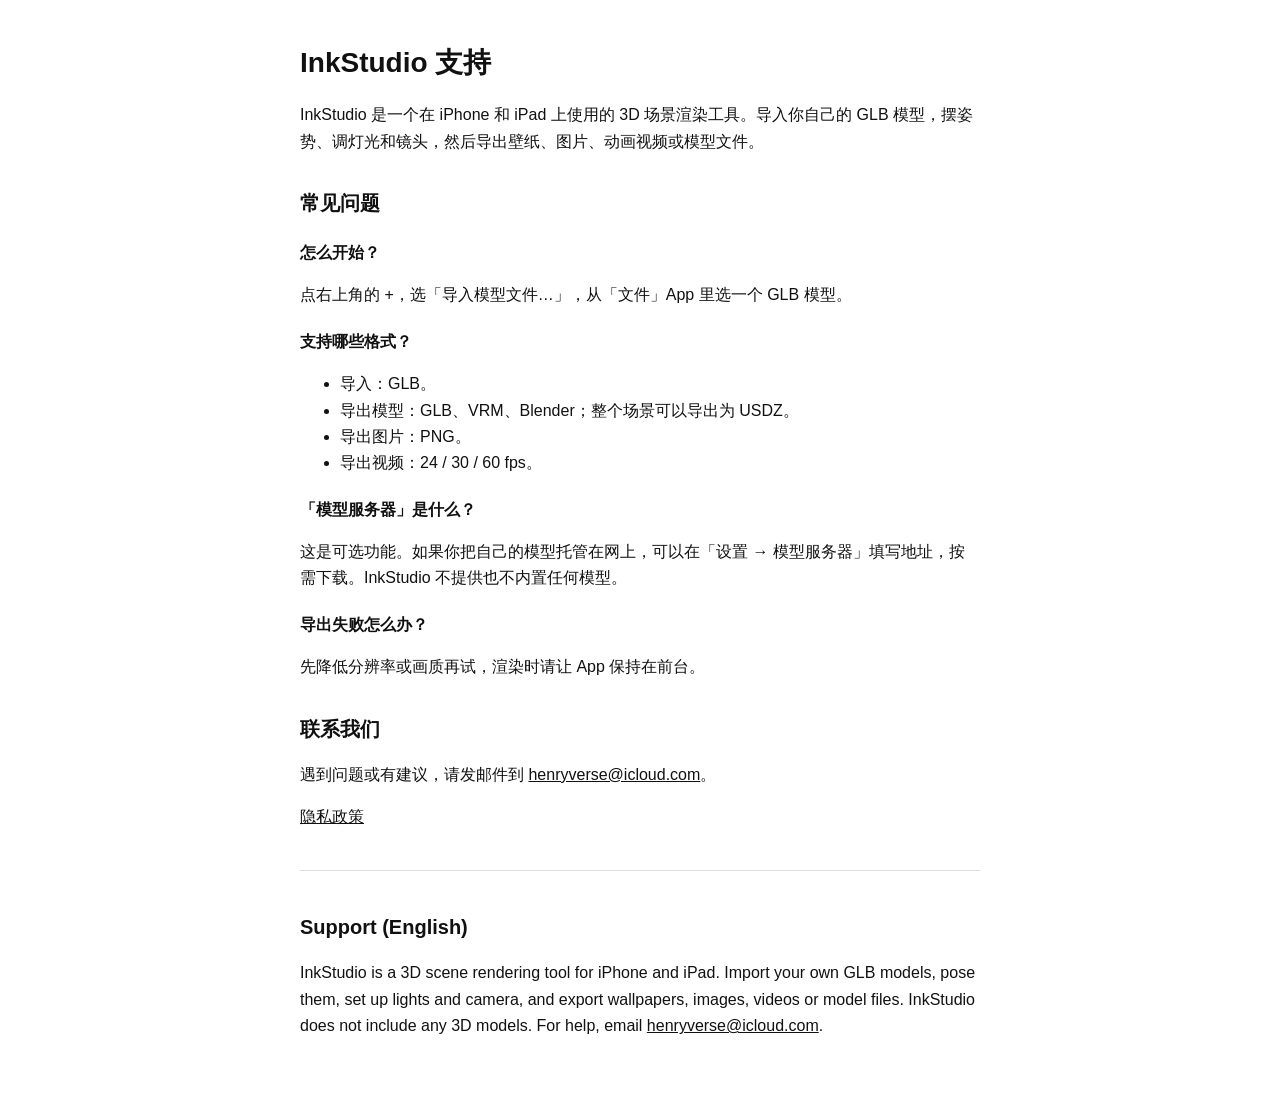
==== index.html @ 42956f20 "Add support and privacy pages" ====
<!doctype html>
<html lang="zh-Hans">
<head>
<meta charset="utf-8">
<meta name="viewport" content="width=device-width, initial-scale=1">
<title>InkStudio 支持</title>
<link rel="stylesheet" href="style.css">
</head>
<body>
<main>
<h1>InkStudio 支持</h1>
<p>InkStudio 是一个在 iPhone 和 iPad 上使用的 3D 场景渲染工具。导入你自己的 GLB 模型，摆姿势、调灯光和镜头，然后导出壁纸、图片、动画视频或模型文件。</p>

<h2>常见问题</h2>
<h3>怎么开始？</h3>
<p>点右上角的 +，选「导入模型文件…」，从「文件」App 里选一个 GLB 模型。</p>
<h3>支持哪些格式？</h3>
<ul>
  <li>导入：GLB。</li>
  <li>导出模型：GLB、VRM、Blender；整个场景可以导出为 USDZ。</li>
  <li>导出图片：PNG。</li>
  <li>导出视频：24 / 30 / 60 fps。</li>
</ul>
<h3>「模型服务器」是什么？</h3>
<p>这是可选功能。如果你把自己的模型托管在网上，可以在「设置 → 模型服务器」填写地址，按需下载。InkStudio 不提供也不内置任何模型。</p>
<h3>导出失败怎么办？</h3>
<p>先降低分辨率或画质再试，渲染时请让 App 保持在前台。</p>

<h2>联系我们</h2>
<p>遇到问题或有建议，请发邮件到 <a href="mailto:henryverse@icloud.com">henryverse@icloud.com</a>。</p>

<p><a href="privacy.html">隐私政策</a></p>

<hr>
<h2 lang="en">Support (English)</h2>
<p lang="en">InkStudio is a 3D scene rendering tool for iPhone and iPad. Import your own GLB models, pose them, set up lights and camera, and export wallpapers, images, videos or model files. InkStudio does not include any 3D models. For help, email <a href="mailto:henryverse@icloud.com">henryverse@icloud.com</a>.</p>
</main>
</body>
</html>
---- style.css ----
:root { color-scheme: light dark; --fg: #111; --bg: #fff; --muted: #666; --line: #ddd; }
@media (prefers-color-scheme: dark) { :root { --fg: #eee; --bg: #000; --muted: #999; --line: #333; } }
body { margin: 0; background: var(--bg); color: var(--fg); font: 16px/1.65 -apple-system, BlinkMacSystemFont, "PingFang SC", sans-serif; }
main { max-width: 680px; margin: 0 auto; padding: 40px 16px 64px; }
h1 { font-size: 28px; margin: 0 0 16px; }
h2 { font-size: 20px; margin: 32px 0 8px; }
h3 { font-size: 16px; margin: 20px 0 4px; }
a { color: inherit; }
.muted { color: var(--muted); }
hr { border: 0; border-top: 1px solid var(--line); margin: 40px 0; }
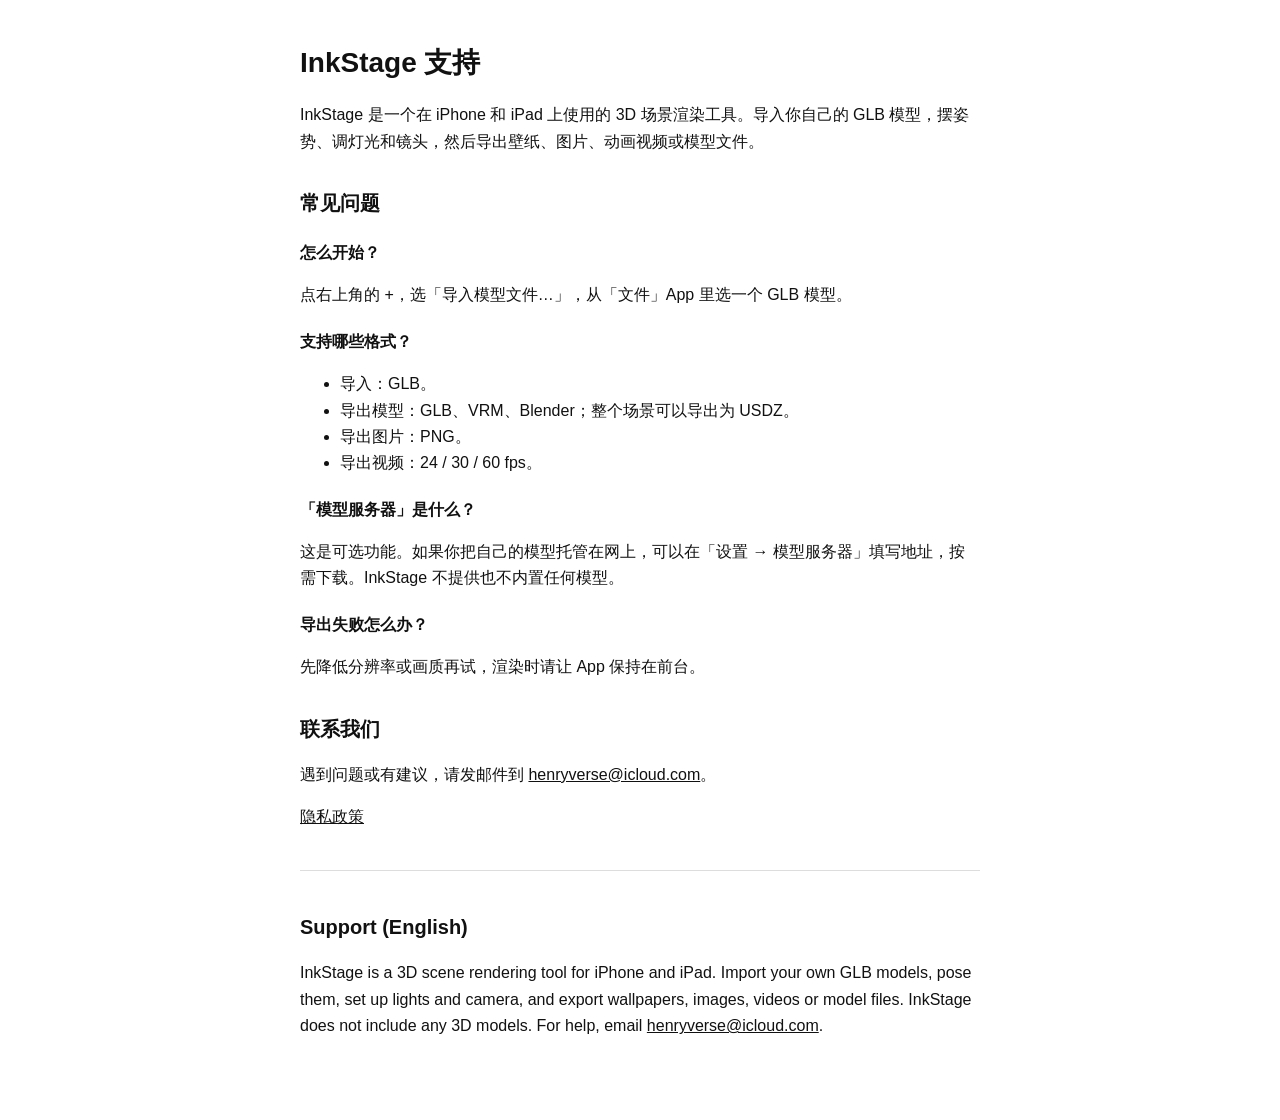
==== commit 76d5d59d: "Rename app to InkStage" ====
--- a/index.html
+++ b/index.html
@@ -3,13 +3,13 @@
 <head>
 <meta charset="utf-8">
 <meta name="viewport" content="width=device-width, initial-scale=1">
-<title>InkStudio 支持</title>
+<title>InkStage 支持</title>
 <link rel="stylesheet" href="style.css">
 </head>
 <body>
 <main>
-<h1>InkStudio 支持</h1>
-<p>InkStudio 是一个在 iPhone 和 iPad 上使用的 3D 场景渲染工具。导入你自己的 GLB 模型，摆姿势、调灯光和镜头，然后导出壁纸、图片、动画视频或模型文件。</p>
+<h1>InkStage 支持</h1>
+<p>InkStage 是一个在 iPhone 和 iPad 上使用的 3D 场景渲染工具。导入你自己的 GLB 模型，摆姿势、调灯光和镜头，然后导出壁纸、图片、动画视频或模型文件。</p>
 
 <h2>常见问题</h2>
 <h3>怎么开始？</h3>
@@ -22,7 +22,7 @@
   <li>导出视频：24 / 30 / 60 fps。</li>
 </ul>
 <h3>「模型服务器」是什么？</h3>
-<p>这是可选功能。如果你把自己的模型托管在网上，可以在「设置 → 模型服务器」填写地址，按需下载。InkStudio 不提供也不内置任何模型。</p>
+<p>这是可选功能。如果你把自己的模型托管在网上，可以在「设置 → 模型服务器」填写地址，按需下载。InkStage 不提供也不内置任何模型。</p>
 <h3>导出失败怎么办？</h3>
 <p>先降低分辨率或画质再试，渲染时请让 App 保持在前台。</p>
 
@@ -33,7 +33,7 @@
 
 <hr>
 <h2 lang="en">Support (English)</h2>
-<p lang="en">InkStudio is a 3D scene rendering tool for iPhone and iPad. Import your own GLB models, pose them, set up lights and camera, and export wallpapers, images, videos or model files. InkStudio does not include any 3D models. For help, email <a href="mailto:henryverse@icloud.com">henryverse@icloud.com</a>.</p>
+<p lang="en">InkStage is a 3D scene rendering tool for iPhone and iPad. Import your own GLB models, pose them, set up lights and camera, and export wallpapers, images, videos or model files. InkStage does not include any 3D models. For help, email <a href="mailto:henryverse@icloud.com">henryverse@icloud.com</a>.</p>
 </main>
 </body>
 </html>
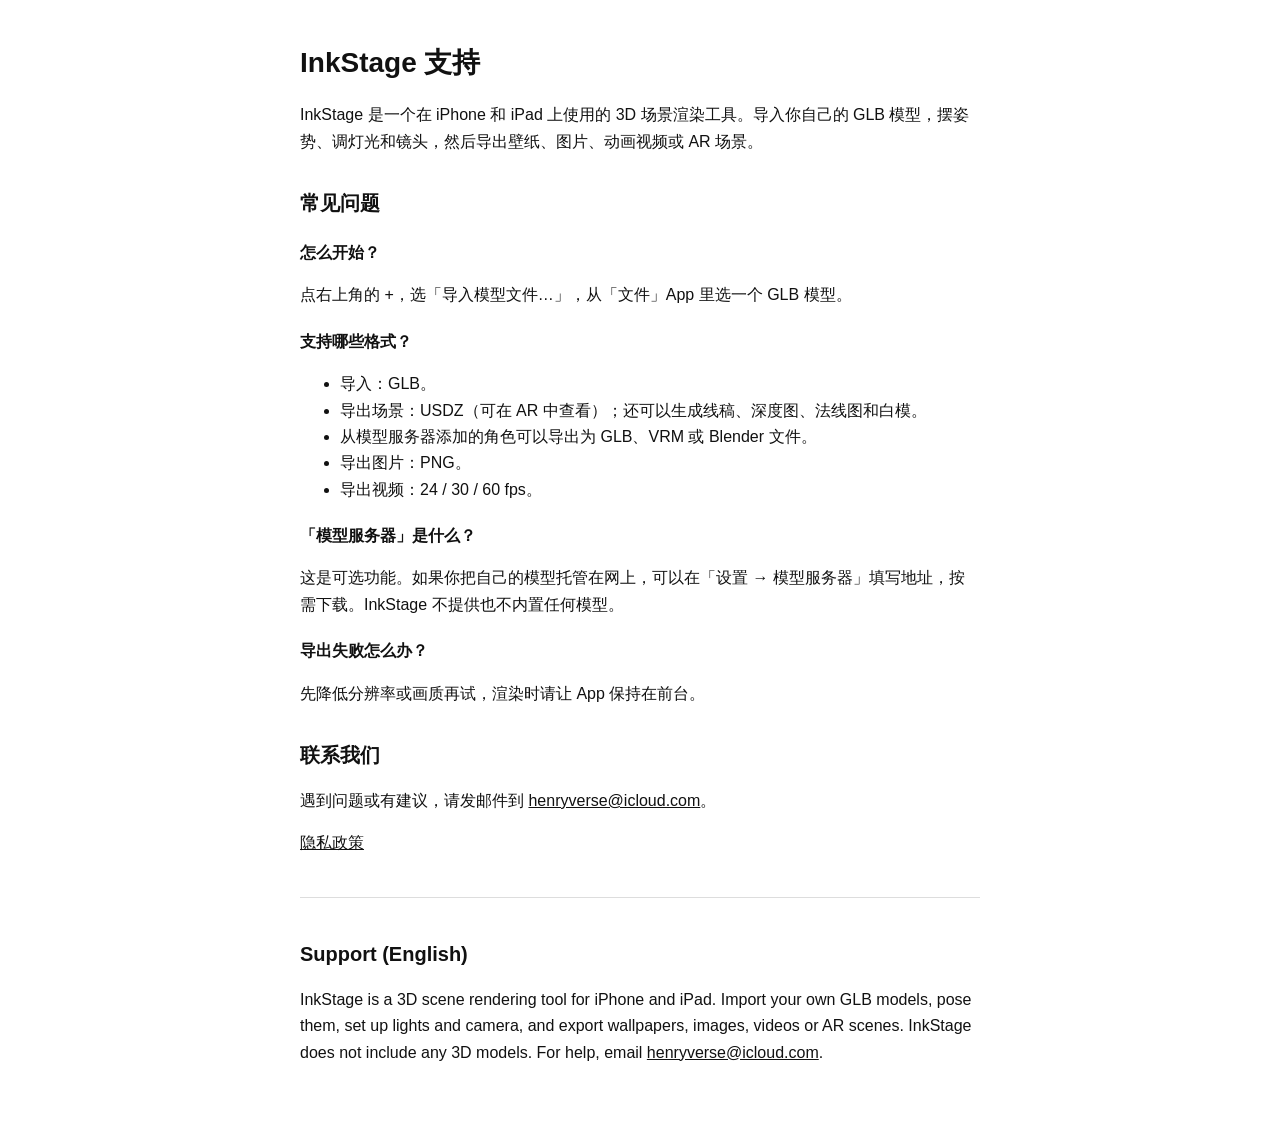
==== commit e4577a1a: "Describe exports accurately" ====
--- a/index.html
+++ b/index.html
@@ -9,7 +9,7 @@
 <body>
 <main>
 <h1>InkStage 支持</h1>
-<p>InkStage 是一个在 iPhone 和 iPad 上使用的 3D 场景渲染工具。导入你自己的 GLB 模型，摆姿势、调灯光和镜头，然后导出壁纸、图片、动画视频或模型文件。</p>
+<p>InkStage 是一个在 iPhone 和 iPad 上使用的 3D 场景渲染工具。导入你自己的 GLB 模型，摆姿势、调灯光和镜头，然后导出壁纸、图片、动画视频或 AR 场景。</p>
 
 <h2>常见问题</h2>
 <h3>怎么开始？</h3>
@@ -17,7 +17,8 @@
 <h3>支持哪些格式？</h3>
 <ul>
   <li>导入：GLB。</li>
-  <li>导出模型：GLB、VRM、Blender；整个场景可以导出为 USDZ。</li>
+  <li>导出场景：USDZ（可在 AR 中查看）；还可以生成线稿、深度图、法线图和白模。</li>
+  <li>从模型服务器添加的角色可以导出为 GLB、VRM 或 Blender 文件。</li>
   <li>导出图片：PNG。</li>
   <li>导出视频：24 / 30 / 60 fps。</li>
 </ul>
@@ -33,7 +34,7 @@
 
 <hr>
 <h2 lang="en">Support (English)</h2>
-<p lang="en">InkStage is a 3D scene rendering tool for iPhone and iPad. Import your own GLB models, pose them, set up lights and camera, and export wallpapers, images, videos or model files. InkStage does not include any 3D models. For help, email <a href="mailto:henryverse@icloud.com">henryverse@icloud.com</a>.</p>
+<p lang="en">InkStage is a 3D scene rendering tool for iPhone and iPad. Import your own GLB models, pose them, set up lights and camera, and export wallpapers, images, videos or AR scenes. InkStage does not include any 3D models. For help, email <a href="mailto:henryverse@icloud.com">henryverse@icloud.com</a>.</p>
 </main>
 </body>
 </html>
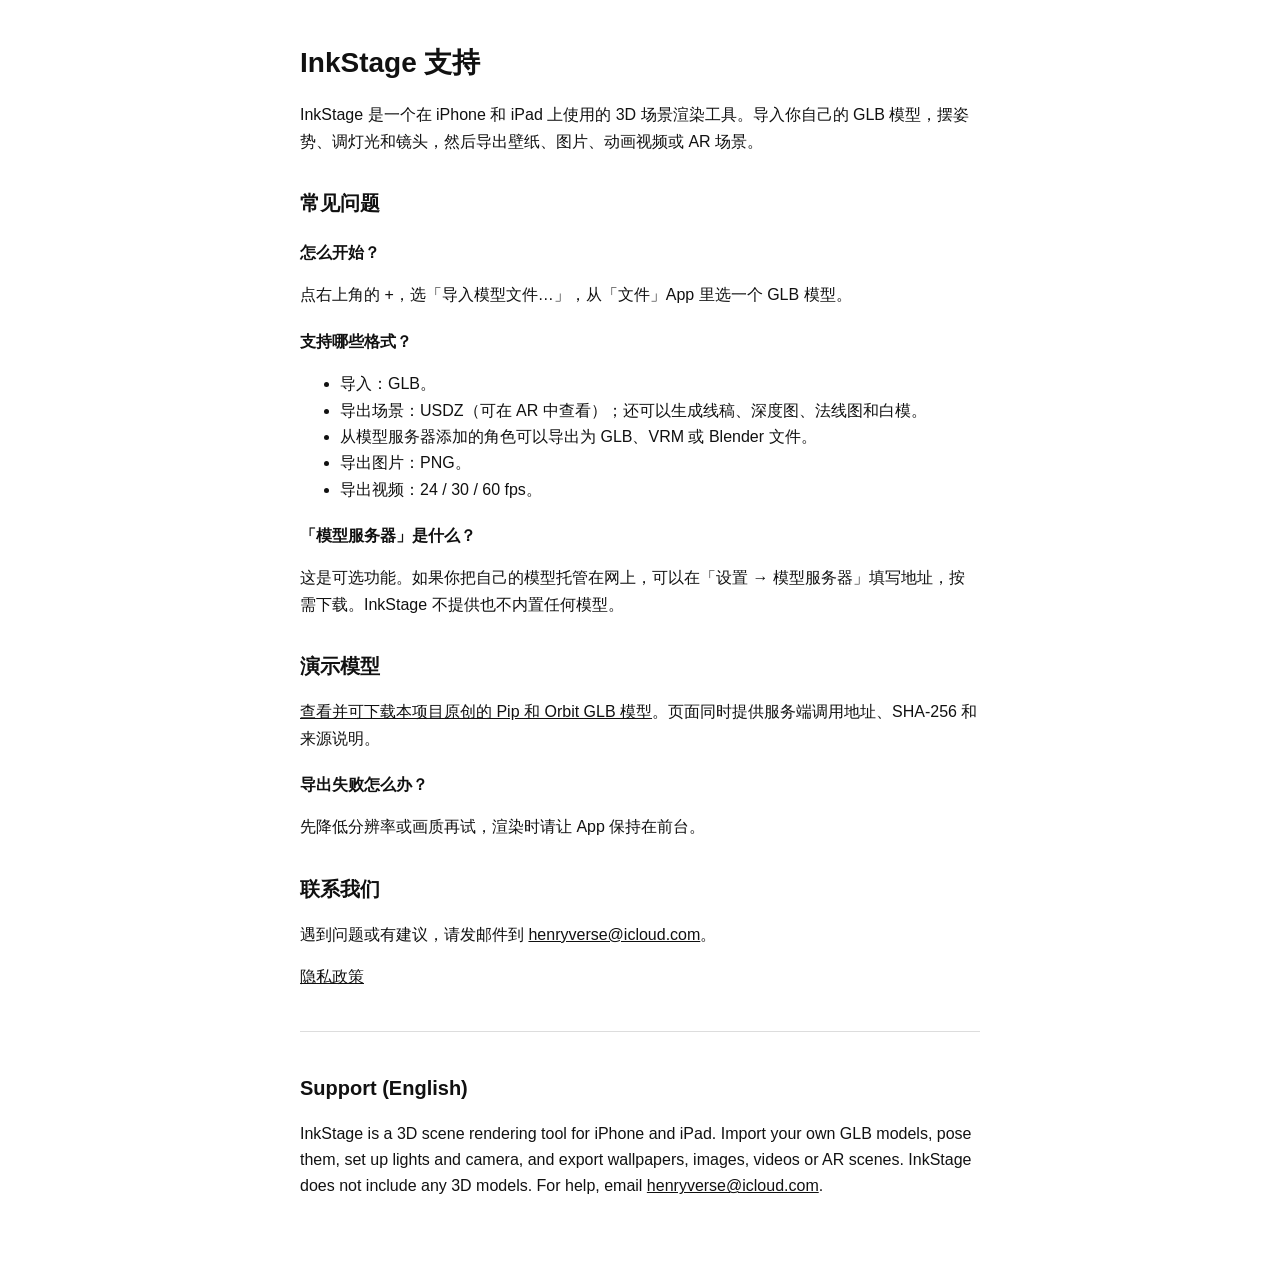
==== commit 266ab7c7: "Publish original Pip and Orbit demo models" ====
--- a/index.html
+++ b/index.html
@@ -24,6 +24,9 @@
 </ul>
 <h3>「模型服务器」是什么？</h3>
 <p>这是可选功能。如果你把自己的模型托管在网上，可以在「设置 → 模型服务器」填写地址，按需下载。InkStage 不提供也不内置任何模型。</p>
+
+<h2>演示模型</h2>
+<p><a href="models/">查看并可下载本项目原创的 Pip 和 Orbit GLB 模型</a>。页面同时提供服务端调用地址、SHA-256 和来源说明。</p>
 <h3>导出失败怎么办？</h3>
 <p>先降低分辨率或画质再试，渲染时请让 App 保持在前台。</p>
 
